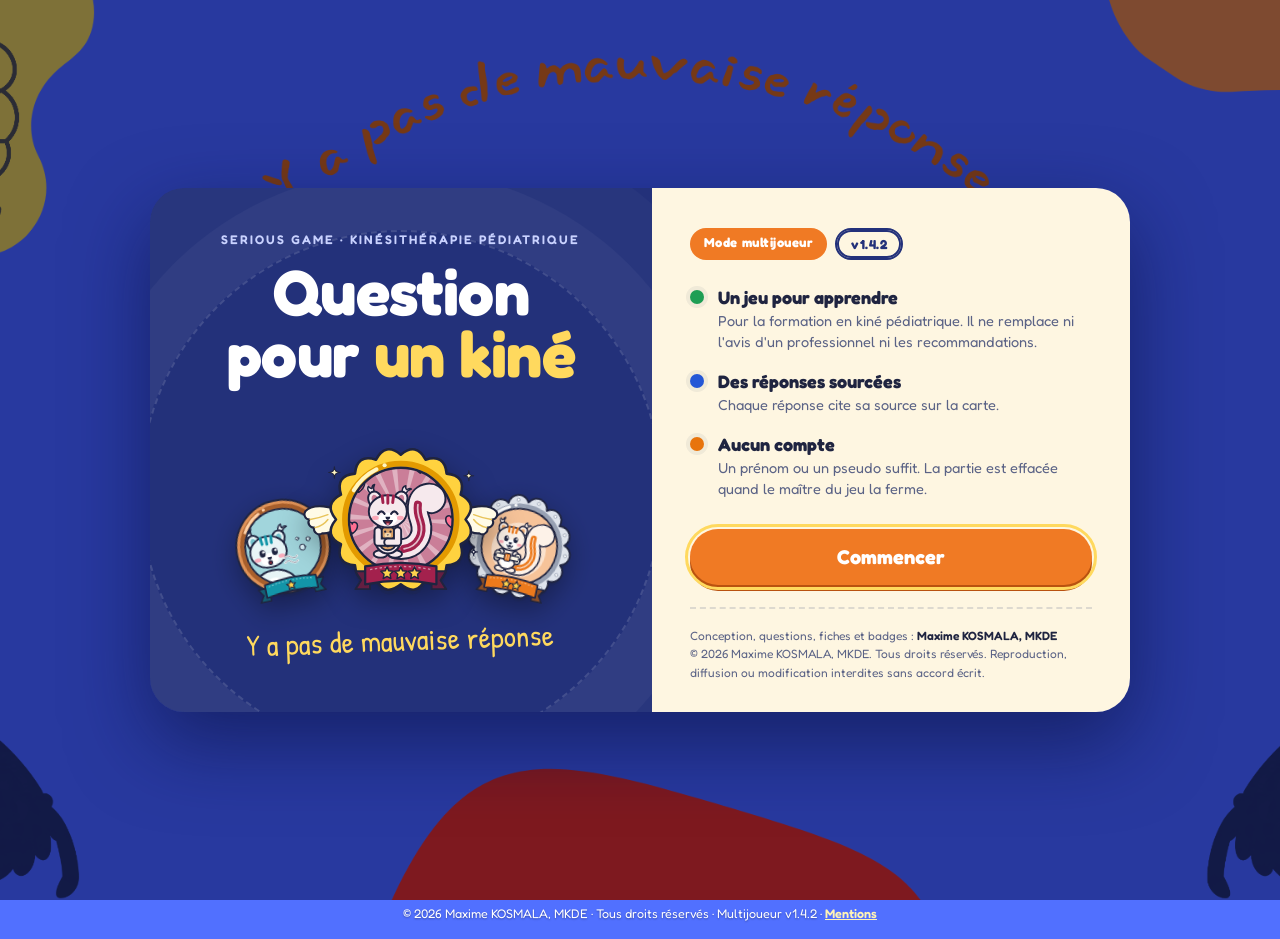
==== index.html @ 49a70b5f "Add files via upload" ====
<!doctype html>
<!-- © 2026 Maxime KOSMALA, MKDE. Tous droits réservés. Question pour un kiné – Multijoueur v1.4.2. Voir LICENCE.txt. -->
<html lang="fr">
<head>
<meta charset="utf-8">
<meta name="author" content="Maxime KOSMALA, MKDE">
<meta name="copyright" content="© 2026 Maxime KOSMALA, MKDE. Tous droits réservés.">
<meta name="viewport" content="width=device-width, initial-scale=1, viewport-fit=cover">
<title>Question pour un kiné · multijoueur</title>
<link rel="preconnect" href="https://fonts.googleapis.com">
<link rel="preconnect" href="https://fonts.gstatic.com" crossorigin>
<link rel="stylesheet" href="https://fonts.googleapis.com/css2?family=Fredoka:wght@500;600;700&family=Patrick+Hand&display=swap">
<link rel="stylesheet" href="style.css?v=1.4.2">
<style>[hidden]{display:none!important} body{margin:0} img{max-width:100%}</style>
</head>
<body class="page-accueil">
<header class="m-head" aria-hidden="true"><img class="logo" src="logo.png" alt=""><img class="phrase" src="phrase.png" alt=""></header>
<main class="app" id="app"></main>
<noscript><p style="background:#fff;padding:16px">Ce jeu a besoin de JavaScript.</p></noscript>
<script>
/* Un lien d'invitation vers l'accueil avec un code renvoie directement sur la page joueur. */
if (/[?&]p=/.test(location.search)) location.replace("joueur.html" + location.search);
</script>
<script src="config.js?v=1.4.2"></script>
<script src="commun.js?v=1.4.2"></script>
<script src="badges.js?v=1.4.2"></script>
<script>
(function () {
  var Q = window.QPK;
  document.getElementById("app").innerHTML = Q.demoBanner() +
    '<section class="panel">' + Q.brand("mode multijoueur") +
    '<h2>Qui êtes-vous ?</h2><p class="lead">Une partie se joue avec un maître du jeu sur ordinateur et des joueurs sur leur téléphone.</p>' +
    '<div class="home-choices">' +
    '<a href="hote.html"><strong>Maître du jeu</strong><span>Je crée la partie, je vois les questions et les réponses, je valide.</span></a>' +
    '<a href="joueur.html"><strong>Joueur</strong><span>J\'ai un code de partie. Je réponds depuis mon téléphone.</span></a>' +
    '</div><p class="version">Question pour un kiné · ' + Q.VERSION + '</p></section>';
})();
</script>
</body>
</html>
---- style.css ----
/* © 2026 Maxime KOSMALA, MKDE. Tous droits réservés.
   Question pour un kiné – version pédiatrique · Multijoueur v1.4.2
   Reproduction, diffusion ou modification interdites sans accord écrit de l'auteur. Voir LICENCE.txt. */

/* Layout: plein écran sur le fond fourni ; carte au centre, commandes du maître du jeu dessous, camemberts des joueurs en bas. */
:root {
  color-scheme: light;
  --sky: #5170FF;        /* bleu du fond */
  --sky-deep: #23317A;   /* silhouettes */
  --sun: #FFD95E;        /* jaune du logo */
  --tangerine: #F07A24;  /* titre arqué */
  --cherry: #FF3131;     /* tache rouge */
  --paper: #FEF6E1;      /* crème de la carte */
  --ink: #1F2440;
  --muted: #5B6386;
  --panel: rgba(255, 255, 255, 0.94);
  --line: #D9DEF3;
  --font-ui: "Fredoka", "Trebuchet MS", system-ui, sans-serif;
  --font-hand: "Patrick Hand", "Comic Sans MS", "Segoe Print", cursive;
}
html, body { height: 100%; }
body {
  background: var(--sky) url("fond.png") center / cover no-repeat fixed;
  color: var(--ink);
  font-family: var(--font-ui);
  font-size: 16px;
}
button { font: inherit; cursor: pointer; }
button:focus-visible, input:focus-visible { outline: 3px solid var(--sun); outline-offset: 2px; }

.app {
  min-height: 100%;
  box-sizing: border-box;
  padding-left: max(16px, env(safe-area-inset-left, 0px));
  padding-right: max(16px, env(safe-area-inset-right, 0px));
  padding-block: clamp(140px, 19vh, 240px) 20px;
  display: flex; flex-direction: column; align-items: center; gap: 18px;
}

/* ---------- Top bar ---------- */
.topbar {
  position: fixed; z-index: 30;
  top: calc(12px + env(safe-area-inset-top, 0px));
  right: max(14px, env(safe-area-inset-right, 0px));
  display: flex; gap: 8px;
}
.chip-btn {
  background: var(--panel); color: var(--ink); border: 0; border-radius: 999px;
  padding: 8px 14px; font-weight: 600; font-size: 14px;
  box-shadow: 0 4px 14px rgba(20, 30, 90, 0.25);
}
.chip-btn.warn { background: var(--cherry); color: #fff; }

/* ---------- Panels (setup, rules, end) ---------- */
.panel {
  width: min(760px, 100%);
  background: var(--panel); border-radius: 28px;
  box-shadow: 0 18px 50px rgba(15, 25, 90, 0.35);
  padding: clamp(18px, 3vw, 32px);
  box-sizing: border-box;
}
.brand { text-align: center; margin: 0 0 16px; padding-bottom: 14px; border-bottom: 2px dashed var(--line); }
.brand h1 { margin: 0; font-size: clamp(30px, 4.6vw, 48px); line-height: 1.05; color: var(--tangerine); font-weight: 700; text-wrap: balance; }
.brand p { margin: 4px 0 0; font-size: clamp(15px, 1.8vw, 19px); font-weight: 600; letter-spacing: .14em; text-transform: uppercase; color: var(--sky-deep); }
.panel h2 { margin: 0 0 4px; font-size: clamp(24px, 3vw, 32px); color: var(--sky-deep); text-wrap: balance; }
.panel .lead { margin: 0 0 18px; color: var(--muted); }
.field-label { font-weight: 600; font-size: 13px; letter-spacing: 0.06em; text-transform: uppercase; color: var(--muted); margin: 18px 0 8px; }
.stepper { display: inline-flex; align-items: center; gap: 10px; background: #EEF1FF; border-radius: 999px; padding: 4px; }
.stepper button { width: 38px; height: 38px; border-radius: 50%; border: 0; background: #fff; font-size: 22px; font-weight: 700; color: var(--sky-deep); }
.stepper output { min-width: 28px; text-align: center; font-size: 22px; font-weight: 700; color: var(--sky-deep); font-variant-numeric: tabular-nums; }
.names { display: grid; grid-template-columns: repeat(auto-fill, minmax(170px, 1fr)); gap: 10px; }
.names input {
  width: 100%; box-sizing: border-box; border: 2px solid var(--line); border-radius: 14px;
  padding: 10px 12px; font: 600 16px var(--font-ui); color: var(--ink); background: #fff;
}
.cats { display: flex; flex-wrap: wrap; gap: 8px; }
.cat-toggle {
  display: inline-flex; align-items: center; gap: 8px; border-radius: 999px; border: 2px solid var(--line);
  background: #fff; padding: 6px 12px 6px 6px; font-weight: 600; font-size: 14px; color: var(--ink);
}
.cat-toggle .dot { width: 22px; height: 22px; border-radius: 50%; background: var(--c); display: grid; place-items: center; color: var(--t, #fff); font-size: 13px; }
.cat-toggle[aria-pressed="false"] { opacity: 0.45; }
.cat-toggle[aria-pressed="false"] .dot { color: transparent; background: #fff; border: 2px solid var(--c); box-sizing: border-box; }
.cat-toggle .n { color: var(--muted); font-weight: 500; }
.setup-foot { display: flex; flex-wrap: wrap; align-items: center; justify-content: space-between; gap: 12px; margin-top: 22px; }
.summary { color: var(--muted); }
.primary {
  border: 0; border-radius: 999px; padding: 14px 26px; font-size: 18px; font-weight: 700;
  background: var(--tangerine); color: #fff; box-shadow: 0 6px 0 #B9520F;
  transition: transform .12s, box-shadow .12s;
}
.primary:active { transform: translateY(4px); box-shadow: 0 2px 0 #B9520F; }
.primary:disabled { background: #B9BFD8; box-shadow: 0 6px 0 #9097B5; cursor: not-allowed; }
.ghost { border: 2px solid var(--sky-deep); background: #fff; color: var(--sky-deep); border-radius: 999px; padding: 10px 18px; font-weight: 700; }
.rules { margin: 0; padding-left: 20px; display: grid; gap: 6px; line-height: 1.45; }
.resume-box { display: flex; flex-wrap: wrap; gap: 10px; align-items: center; background: #FFF6D6; border-radius: 16px; padding: 10px 14px; margin-bottom: 14px; }

/* ---------- Card ---------- */
.table { display: flex; flex-direction: column; align-items: center; gap: 14px; width: 100%; }
.card-slot {
  width: 92vw; max-width: 720px;
  --w: min(720px, 94vw, calc((100vh - 540px) * 1.528));
  width: max(280px, var(--w)); max-width: 100%;
  aspect-ratio: 1007 / 659; perspective: 1600px; position: relative;
}
.card-empty {
  position: absolute; top: 0; right: 0; bottom: 0; left: 0; border-radius: 3.4% / 5.2%;
  border: 3px dashed rgba(255,255,255,0.7); display: grid; place-items: center;
  color: #fff; font-size: clamp(18px, 2.4vw, 26px); font-weight: 600; text-align: center; padding: 20px;
  background: rgba(35, 49, 122, 0.18);
}
.card {
  position: absolute; top: 0; right: 0; bottom: 0; left: 0; transform-style: preserve-3d;
  transition: transform .8s cubic-bezier(.3, .9, .3, 1);
}
.card.flipped { transform: rotateY(180deg); }
.face { position: absolute; top: 0; right: 0; bottom: 0; left: 0; backface-visibility: hidden; -webkit-backface-visibility: hidden; filter: drop-shadow(0 16px 26px rgba(10, 20, 80, 0.45)); }
.face.back { transform: rotateY(180deg); }
.face img { position: absolute; top: 0; right: 0; bottom: 0; left: 0; width: 100%; height: 100%; display: block; clip-path: inset(0.4% round 3.4% / 5.2%); }
.pill {
  position: absolute; left: 9.14%; top: 13.81%; width: 81.63%; height: 13.2%;
  border-radius: 999px; background: var(--c);
  display: flex; align-items: center; justify-content: center; gap: .5em;
  color: var(--t, #fff); font-family: var(--font-ui); font-weight: 600; text-align: center;
  font-size: calc(var(--cw) * 0.036); letter-spacing: 0.01em;
  box-shadow: inset 0 -0.25em 0 rgba(0,0,0,0.14);
}
.pill .tag { font-size: .62em; text-transform: uppercase; letter-spacing: .12em; opacity: .85; background: rgba(255,255,255,0.22); border: 1px solid currentColor; padding: .25em .7em; border-radius: 999px; }
.paper {
  position: absolute; left: 6.6%; top: 30.2%; width: 85.6%; height: 62.8%;
  background: var(--paper); overflow: hidden;
}
.paper .rule { position: absolute; left: 0; right: 0; border-bottom: 2px dotted #2A2A2A; opacity: .78; }
.paper .text {
  position: absolute; left: 0; right: 0; top: 0; text-align: center;
  font-family: var(--font-hand); color: #1B1B2E; padding: 0 3%;
  overflow-wrap: anywhere;
}
.card.enter { animation: deal .7s cubic-bezier(.2,.9,.25,1.15); }
@keyframes deal { from { transform: translateY(-60vh) rotate(-14deg) scale(.7); opacity: 0; } to { transform: none; opacity: 1; } }
.card.leave { animation: discard .45s ease-in forwards; }
@keyframes discard { to { transform: translateX(80vw) rotate(18deg); opacity: 0; } }

.source { min-height: 1.4em; color: #fff; font-size: 13px; text-align: center; max-width: min(720px, 100%); text-shadow: 0 1px 2px rgba(0,0,0,.35); }
.source a { color: #FFF3B5; }

/* ---------- GM controls ---------- */
.controls { display: flex; flex-wrap: wrap; gap: 10px; justify-content: center; align-items: center; }
.award { width: min(900px, 100%); background: var(--panel); border-radius: 20px; padding: 12px 14px; box-sizing: border-box; box-shadow: 0 10px 30px rgba(15,25,90,.3); }
.award h3 { margin: 0 0 8px; font-size: 15px; color: var(--muted); font-weight: 600; text-align: center; }
.award .who { display: flex; flex-wrap: wrap; gap: 8px; justify-content: center; }
.who button {
  border: 0; border-radius: 999px; padding: 10px 16px; font-weight: 700; font-size: 16px;
  background: var(--c); color: var(--t, #fff); box-shadow: 0 4px 0 rgba(0,0,0,0.25);
}
.who button.none { background: #fff; color: var(--muted); border: 2px solid var(--line); box-shadow: none; }
.who button:disabled { background: #E7EAF5; color: #9AA1BF; box-shadow: none; cursor: not-allowed; }

/* ---------- Players ---------- */
.players { display: flex; flex-wrap: wrap; gap: 12px; justify-content: center; width: min(1200px, 100%); }
.player {
  background: var(--panel); border-radius: 22px; padding: 10px 14px 10px 10px; min-width: 0;
  display: flex; align-items: center; gap: 10px; box-shadow: 0 8px 22px rgba(15,25,90,.28);
  transition: transform .3s, box-shadow .3s;
}
.player.hot { transform: translateY(-8px) scale(1.06); box-shadow: 0 0 0 4px var(--sun), 0 14px 30px rgba(15,25,90,.4); }
.player.done { background: #FFF6D6; }
.player svg { width: clamp(60px, 7vw, 84px); height: auto; flex: none; overflow: visible; }
.player .meta { display: grid; gap: 2px; min-width: 0; }
.player .name { font-weight: 700; font-size: 17px; white-space: nowrap; overflow: hidden; text-overflow: ellipsis; max-width: 150px; }
.player .count { font-size: 13px; color: var(--muted); font-variant-numeric: tabular-nums; }
.player .badge { font-size: 12px; font-weight: 700; color: #8A5A00; }
.slice { transition: fill .3s; }
.slice.pop { animation: pop .6s cubic-bezier(.2,1.6,.4,1); transform-box: fill-box; transform-origin: center; }
@keyframes pop { 0% { transform: scale(.4); } 60% { transform: scale(1.25); } 100% { transform: scale(1); } }

/* ---------- Celebration ---------- */
.banner {
  position: fixed; top: 0; right: 0; bottom: 0; left: 0; z-index: 50; display: grid; place-items: center; pointer-events: none;
}
.banner .box {
  text-align: center; background: #fff; border-radius: 30px; padding: 22px 40px 26px;
  box-shadow: 0 20px 60px rgba(10,20,80,.5); border: 6px solid var(--c);
  animation: bannerIn .55s cubic-bezier(.2,1.5,.4,1);
  max-width: 86vw;
}
.banner .small { font-size: clamp(16px, 2vw, 22px); color: var(--muted); font-weight: 600; }
.banner .big { font-size: clamp(38px, 7vw, 84px); font-weight: 700; color: var(--tangerine); line-height: 1.05; overflow-wrap: anywhere; }
.banner .sub { margin-top: 6px; font-size: clamp(15px, 1.8vw, 20px); color: var(--ink); font-weight: 700; }
.banner.out .box { animation: bannerOut .35s ease-in forwards; }
@keyframes bannerIn { from { transform: scale(.3) rotate(-8deg); opacity: 0; } to { transform: none; opacity: 1; } }
@keyframes bannerOut { to { transform: scale(.6); opacity: 0; } }
.confetti { position: fixed; top: -20px; width: 10px; height: 16px; border-radius: 2px; z-index: 49; pointer-events: none; }
.flyer { position: fixed; z-index: 60; pointer-events: none; left: 0; top: 0; }

/* ---------- End ---------- */
.ranking { list-style: none; margin: 10px 0 0; padding: 0; display: grid; gap: 10px; }
.ranking li { display: flex; align-items: center; gap: 14px; background: #fff; border: 2px solid var(--line); border-radius: 18px; padding: 10px 14px; }
.ranking li:first-child { border-color: var(--sun); background: #FFF8DC; }
.ranking .pos { font-size: 28px; font-weight: 700; color: var(--tangerine); width: 48px; text-align: center; font-variant-numeric: tabular-nums; }
.ranking .who2 { font-size: 20px; font-weight: 700; flex: 1; min-width: 0; overflow-wrap: anywhere; }
.ranking .stat { color: var(--muted); font-size: 14px; text-align: right; }
.ranking svg { width: 54px; height: 54px; flex: none; }

@media (max-width: 560px) {
  .player .name { max-width: 110px; }
  .pill { font-size: calc(var(--cw) * 0.042); }
}

/* ---------- Téléphone : fond simplifié, logo et phrase entiers ---------- */
.m-head { display: none; }
@media (max-width: 760px) {
  body { background: var(--sky); }
  .m-head { display: block; position: relative; height: 230px; margin-bottom: -230px; pointer-events: none; }
  .m-head .logo { position: absolute; left: 0; top: 0; width: 132px; height: auto; }
  .m-head .phrase { position: absolute; left: 50%; transform: translateX(-50%); top: 148px; width: min(88vw, 440px); height: auto; }
  .app { padding-block: 240px 16px; }
}
@media (prefers-reduced-motion: reduce) {
  .card, .card.enter, .card.leave, .slice.pop, .banner .box { animation: none !important; transition: none !important; }
}

/* ---------- Compatibilité anciens navigateurs ---------- */
@supports not (aspect-ratio: 1 / 1) {
  .card-slot::before { content: ""; display: block; padding-top: 65.44%; }
}

/* ---------- Paramètres ---------- */
.tabs { display: flex; flex-wrap: wrap; gap: 6px; margin: 4px 0 18px; border-bottom: 2px solid var(--line); }
.tabs button {
  border: 0; background: none; padding: 10px 14px; font-weight: 700; font-size: 15px; color: var(--muted);
  border-bottom: 3px solid transparent; margin-bottom: -2px;
}
.tabs button[aria-selected="true"] { color: var(--sky-deep); border-bottom-color: var(--tangerine); }
.note { background: #EEF1FF; border-radius: 14px; padding: 10px 14px; color: var(--ink); line-height: 1.45; margin: 0 0 14px; }
.note.warn { background: #FFF1D6; }
.note.ok { background: #E3F6EA; }
.note strong { color: var(--sky-deep); }
.toolbar { display: flex; flex-wrap: wrap; gap: 8px; align-items: center; margin-bottom: 10px; }
.toolbar select, .toolbar input[type="search"], .form select, .form input, .form textarea {
  border: 2px solid var(--line); border-radius: 12px; padding: 9px 11px; font: 500 15px var(--font-ui); color: var(--ink); background: #fff;
  box-sizing: border-box; max-width: 100%;
}
.toolbar input[type="search"] { flex: 1 1 180px; min-width: 0; }
.qlist { display: grid; gap: 6px; max-height: 52vh; overflow-y: auto; padding-right: 4px; }
.qrow { display: flex; gap: 10px; align-items: flex-start; background: #fff; border: 2px solid var(--line); border-radius: 14px; padding: 8px 10px; }
.qrow .num { color: var(--muted); font-size: 12px; font-weight: 700; min-width: 30px; padding-top: 3px; font-variant-numeric: tabular-nums; }
.qrow .body { flex: 1; min-width: 0; }
.qrow .chip { display: inline-block; font-size: 11px; font-weight: 700; padding: 2px 8px; border-radius: 999px; background: var(--c); color: var(--t, #fff); margin-bottom: 3px; }
.qrow .qt { font-weight: 600; line-height: 1.35; overflow-wrap: anywhere; }
.qrow .at { color: var(--muted); font-size: 13px; line-height: 1.35; overflow-wrap: anywhere; }
.qrow .acts { display: flex; flex-direction: column; gap: 4px; }
.mini { border: 2px solid var(--line); background: #fff; border-radius: 999px; padding: 5px 10px; font-weight: 700; font-size: 13px; color: var(--sky-deep); white-space: nowrap; }
.mini.danger { color: #B42318; }
.mini.danger.armed { background: #B42318; color: #fff; border-color: #B42318; }
.form { display: grid; gap: 10px; }
.form label { display: grid; gap: 4px; font-weight: 600; font-size: 14px; color: var(--muted); }
.form textarea { min-height: 84px; resize: vertical; line-height: 1.4; }
.row-btns { display: flex; flex-wrap: wrap; gap: 8px; justify-content: flex-end; align-items: center; margin-top: 6px; }
.group-grid { display: grid; grid-template-columns: repeat(auto-fill, minmax(170px, 1fr)); gap: 10px; }
.group-grid input { border: 2px solid var(--line); border-radius: 14px; padding: 10px 12px; font: 600 16px var(--font-ui); color: var(--ink); background: #fff; width: 100%; box-sizing: border-box; }
.file-zone { display: grid; gap: 10px; border: 3px dashed var(--line); border-radius: 18px; padding: 16px; background: #fff; }
.file-zone input[type="file"] { font: 500 15px var(--font-ui); max-width: 100%; }
.radios { display: flex; flex-wrap: wrap; gap: 14px; }
.radios label { display: inline-flex; gap: 6px; align-items: center; font-weight: 600; }
.steps-list { margin: 6px 0 0; padding-left: 20px; line-height: 1.5; }
.steps-list li { margin-bottom: 4px; }
.version { margin-top: 16px; color: var(--muted); font-size: 12px; text-align: right; }
.cat-toggle:disabled { opacity: .3; cursor: not-allowed; }

/* =================== Multijoueur =================== */
.demo-note { width: min(1200px, 100%); box-sizing: border-box; background: #FFF1D6; color: var(--ink); border-radius: 16px; padding: 10px 14px; line-height: 1.45; box-shadow: 0 8px 22px rgba(15,25,90,.2); }
.err-note { background: #FDE2E1; }
.panel .row { display: flex; flex-wrap: wrap; gap: 10px; align-items: center; }
.big-input {
  width: 100%; box-sizing: border-box; border: 2px solid var(--line); border-radius: 14px;
  padding: 12px 14px; font: 600 18px var(--font-ui); color: var(--ink); background: #fff;
}
.code-input { text-transform: uppercase; letter-spacing: .3em; font-size: 26px; text-align: center; }
.home-choices { display: grid; grid-template-columns: repeat(auto-fit, minmax(220px, 1fr)); gap: 14px; margin-top: 10px; }
.home-choices a {
  display: grid; gap: 6px; text-decoration: none; color: var(--ink); background: #fff; border: 3px solid var(--line);
  border-radius: 22px; padding: 18px; transition: transform .15s, border-color .15s;
}
.home-choices a:hover { transform: translateY(-3px); border-color: var(--tangerine); }
.home-choices strong { font-size: 22px; color: var(--sky-deep); }
.home-choices span { color: var(--muted); line-height: 1.4; }

/* Salle d'attente */
.lobby { display: grid; grid-template-columns: minmax(0, 1fr) auto; gap: 18px; align-items: center; }
.lobby .code-big { font-size: clamp(48px, 9vw, 92px); font-weight: 700; letter-spacing: .12em; color: var(--tangerine); line-height: 1; }
.lobby .link { word-break: break-all; color: var(--sky-deep); font-weight: 600; }
.qr-box { background: #fff; border-radius: 18px; padding: 8px; border: 2px solid var(--line); line-height: 0; }
.qr-box svg { width: clamp(150px, 22vw, 240px); height: auto; }
.chips { display: flex; flex-wrap: wrap; gap: 8px; margin-top: 6px; }
.chips span { background: #EEF1FF; border-radius: 999px; padding: 6px 12px; font-weight: 600; }
.chips span.off { opacity: .45; }
.chips .x { border: 0; background: none; color: #B42318; font-weight: 700; margin-left: 4px; padding: 0 2px; }
@media (max-width: 640px) { .lobby { grid-template-columns: 1fr; justify-items: center; text-align: center; } }

/* Bandeau d'infos du maître du jeu */
.infobar { width: min(1200px, 100%); display: flex; flex-wrap: wrap; gap: 8px 14px; align-items: center; justify-content: space-between;
  background: var(--panel); border-radius: 18px; padding: 8px 14px; box-sizing: border-box; box-shadow: 0 8px 22px rgba(15,25,90,.25); }
.infobar .code { font-weight: 700; color: var(--tangerine); letter-spacing: .1em; font-size: 20px; }
.infobar .acts { display: flex; flex-wrap: wrap; gap: 6px; }

/* Grille du maître du jeu : carte + réponse à gauche, pile des réponses à droite */
.mj-grid { width: min(1200px, 100%); display: grid; grid-template-columns: minmax(0, 1.15fr) minmax(0, 1fr); gap: 18px; align-items: start; }
@media (max-width: 900px) { .mj-grid { grid-template-columns: 1fr; } }
.mj-col { display: flex; flex-direction: column; gap: 12px; align-items: stretch; min-width: 0; }
.card-slot.fluid { width: 100%; max-width: 100%; }
.answer-box { background: var(--panel); border-radius: 20px; padding: 12px 16px; box-shadow: 0 10px 30px rgba(15,25,90,.3); }
.answer-box h3, .pile-head h3 { margin: 0 0 6px; font-size: 13px; letter-spacing: .08em; text-transform: uppercase; color: var(--muted); }
.answer-box .a { line-height: 1.45; font-weight: 500; }
.answer-box .a.hidden { filter: blur(7px); user-select: none; }
.answer-box .src { margin-top: 6px; font-size: 13px; color: var(--muted); }
.answer-box .src a { color: var(--sky-deep); }
.answer-box .tools { display: flex; justify-content: flex-end; margin-top: 6px; }
.mj-controls { display: flex; flex-wrap: wrap; gap: 10px; justify-content: center; }

.pile-head { display: flex; justify-content: space-between; align-items: baseline; background: var(--panel); border-radius: 16px; padding: 8px 14px; }
.pile-head .n { font-weight: 700; color: var(--sky-deep); }
.pile { position: relative; width: 100%; aspect-ratio: 1007 / 659; margin-bottom: 14px; }
.pile .layer { position: absolute; top: 0; right: 0; bottom: 0; left: 0; border-radius: 3.4% / 5.2%; background: #fff url("carte.jpg") center / cover;
  box-shadow: 0 6px 16px rgba(10,20,80,.35); }
.pile .top { position: absolute; top: 0; right: 0; bottom: 0; left: 0; filter: drop-shadow(0 14px 22px rgba(10, 20, 80, 0.45)); }
.pile .top img { position: absolute; top: 0; right: 0; bottom: 0; left: 0; width: 100%; height: 100%; display: block; clip-path: inset(0.4% round 3.4% / 5.2%); }
.pile .top.enter { animation: deal .5s cubic-bezier(.2,.9,.25,1.15); }
.pile-empty { position: absolute; top: 0; right: 0; bottom: 0; left: 0; border-radius: 3.4% / 5.2%; border: 3px dashed rgba(255,255,255,0.7);
  display: grid; place-items: center; color: #fff; font-weight: 600; text-align: center; padding: 20px; background: rgba(35, 49, 122, 0.18); font-size: clamp(16px, 2vw, 22px); }
.verdict { display: grid; grid-template-columns: 1fr 1fr; gap: 10px; }
.verdict button { border: 0; border-radius: 999px; padding: 14px 10px; font-size: 18px; font-weight: 700; color: #fff; }
.verdict .ok { background: #1E9E54; box-shadow: 0 6px 0 #12693A; }
.verdict .ko { background: #D6263B; box-shadow: 0 6px 0 #8E1626; }
.verdict button:active { transform: translateY(4px); box-shadow: none; }
.verdict button:disabled { background: #B9BFD8; box-shadow: none; cursor: not-allowed; }
.queue { background: var(--panel); border-radius: 16px; padding: 8px 14px; font-size: 14px; color: var(--muted); }
.queue ol { margin: 4px 0 0; padding-left: 20px; }
.queue li { margin: 2px 0; }
.queue b { color: var(--ink); }

/* Joueurs */
.player.me { box-shadow: 0 0 0 3px var(--tangerine), 0 8px 22px rgba(15,25,90,.28); }
.player.off { opacity: .55; }
.player .st { font-size: 12px; font-weight: 700; }
.st.wait { color: #8A5A00; } .st.ko { color: #B42318; } .st.ok { color: #12693A; }

/* Page joueur */
.play { width: min(720px, 100%); display: flex; flex-direction: column; gap: 12px; }
.play .card-slot { width: 100%; max-width: 100%; }
.answer-form { background: var(--panel); border-radius: 22px; padding: 12px 14px; box-shadow: 0 10px 30px rgba(15,25,90,.3); display: grid; gap: 10px; }
.answer-form textarea { width: 100%; box-sizing: border-box; min-height: 96px; resize: vertical; border: 2px solid var(--line); border-radius: 14px;
  padding: 10px 12px; font: 500 17px/1.4 var(--font-ui); color: var(--ink); background: #fff; }
.answer-form textarea:disabled { background: #F2F4FA; color: var(--muted); }
.answer-form .foot { display: flex; flex-wrap: wrap; gap: 10px; align-items: center; justify-content: space-between; }
.feedback { border-radius: 14px; padding: 10px 14px; font-weight: 600; line-height: 1.4; }
.feedback.wait { background: #FFF6D6; color: #6B4700; }
.feedback.ko { background: #FDE2E1; color: #8E1626; animation: shake .4s; }
.feedback.ok { background: #E3F6EA; color: #12693A; }
.feedback.info { background: #EEF1FF; color: var(--sky-deep); }
@keyframes shake { 20%, 60% { transform: translateX(-6px); } 40%, 80% { transform: translateX(6px); } }
.waiting { text-align: center; }
.waiting .dots::after { content: "…"; animation: blink 1.4s infinite; }
@keyframes blink { 50% { opacity: .2; } }
.ecran .players .player svg { width: clamp(70px, 8vw, 100px); }

/* Téléphone : en-tête réduit sur la page joueur pour garder la question et le champ visibles */
@media (max-width: 760px) {
  body.page-joueur .m-head { height: 96px; margin-bottom: -96px; }
  body.page-joueur .m-head .logo { width: 84px; }
  body.page-joueur .m-head .phrase { display: none; }
  body.page-joueur .app { padding-block: 100px 16px; }
}
@media (prefers-reduced-motion: reduce) { .pile .top.enter, .feedback.ko { animation: none !important; } }
.modal { position: fixed; top: 0; right: 0; bottom: 0; left: 0; z-index: 40; background: rgba(20, 28, 70, .55); display: grid; place-items: center; padding: 16px; }
.modal .panel { max-height: 92vh; overflow: auto; }
.waiting .chips { justify-content: center; }

/* ---------- choix par fiche ---------- */
.field-row { display: flex; align-items: center; justify-content: space-between; gap: 10px; flex-wrap: wrap; margin: 18px 0 8px; }
.field-row .field-label { margin: 0; }
.mode-switch { display: inline-flex; border: 2px solid var(--line); border-radius: 999px; background: #fff; padding: 2px; }
.mode-switch button { border: 0; background: none; border-radius: 999px; padding: 4px 12px; font: 600 13px var(--font-ui); color: var(--muted); cursor: pointer; }
.mode-switch button[aria-pressed="true"] { background: var(--sky-deep); color: #fff; }
.fiches-pick { border: 2px solid var(--line); border-radius: 16px; background: #fff; padding: 4px 12px; max-height: 340px; overflow: auto; }
.fiches-pick details { border-bottom: 1px dashed var(--line); }
.fiches-pick details:last-of-type { border-bottom: 0; }
.fiches-pick summary { display: flex; align-items: center; gap: 8px; padding: 9px 0; font-weight: 700; color: var(--sky-deep); cursor: pointer; list-style: none; }
.fiches-pick summary::-webkit-details-marker { display: none; }
.fiches-pick .chev { margin-left: auto; color: var(--muted); font-size: 18px; line-height: 1; transition: transform .15s; }
.fiches-pick details[open] .chev { transform: rotate(90deg); }
.fiches-pick label { display: flex; align-items: center; gap: 8px; padding: 5px 0 5px 26px; font-size: 14px; cursor: pointer; }
.fiches-pick .n { color: var(--muted); font-weight: 500; font-size: 13px; white-space: nowrap; }
.fiches-pick input[type="checkbox"] { width: 18px; height: 18px; margin: 0; accent-color: var(--sky-deep); flex: none; }
.fiches-pick label input[disabled] + span { opacity: .45; }
.fiches-tools { margin: 6px 0 8px; font-size: 13px; color: var(--muted); text-align: right; }
.linkish { border: 0; background: none; padding: 0; font: 600 13px var(--font-ui); color: var(--sky-deep); text-decoration: underline; cursor: pointer; }
.fiches-note { font-size: 13px; color: var(--muted); margin: 8px 0 0; }

/* ---------- choix par fil rouge ---------- */
.fils-pick label.fil { align-items: flex-start; padding: 8px 0; border-bottom: 1px dashed var(--line); }
.fils-pick label.fil:last-of-type { border-bottom: 0; }
.fils-pick label.fil > span:first-of-type { flex: 1; }
.fils-pick label.fil b { color: var(--sky-deep); }
.fils-pick label.fil small { display: block; margin-top: 3px; font-size: 12.5px; line-height: 1.4; color: var(--muted); }
.fils-pick label.fil input { margin-top: 2px; }
.mode-switch { flex-wrap: wrap; }

/* =================== v1.4.0 : chrono, réponses, badges =================== */
.panel.wide { width: min(1100px, 100%); }
.durs button { padding: 6px 14px; }

/* Chrono */
.timer { display: flex; align-items: center; gap: 12px; background: var(--panel); border-radius: 999px; padding: 8px 16px 8px 10px; box-shadow: 0 8px 22px rgba(15,25,90,.25); }
.timer .tbar { flex: 1; height: 14px; border-radius: 999px; background: #E4E8F7; overflow: hidden; }
.timer .tbar i { display: block; height: 100%; width: 100%; border-radius: inherit; background: #1E9E54; transition: width .25s linear, background .3s; }
.timer .ttxt { min-width: 7.5em; text-align: right; font-weight: 700; font-size: 20px; color: var(--sky-deep); font-variant-numeric: tabular-nums; }
.timer.hurry .tbar i { background: var(--tangerine); }
.timer.hurry .ttxt { color: #B4520F; }
.timer.up .ttxt { color: var(--muted); font-size: 16px; }
.ecran .timer .ttxt { font-size: 28px; }

/* Réponses côté maître du jeu */
.answers { list-style: none; margin: 0; padding: 0; display: grid; gap: 8px; }
.ans { display: grid; grid-template-columns: minmax(70px, 120px) minmax(0, 1fr) auto; gap: 10px; align-items: center; background: var(--panel); border-radius: 16px; padding: 10px 12px; border: 3px solid transparent; box-shadow: 0 6px 16px rgba(15,25,90,.2); }
.ans .an { font-weight: 700; overflow-wrap: anywhere; }
.ans .an small { display: block; font-weight: 600; font-size: 11px; color: #8A5A00; }
.ans .at { line-height: 1.4; overflow-wrap: anywhere; }
.ans .at em { color: var(--muted); font-style: normal; }
.ans.todo { border-color: var(--sun); }
.ans.ok { border-color: #1E9E54; background: #F0FAF3; }
.ans.ko { border-color: #E3A3AA; background: #FFF4F4; }
.ans.none { opacity: .7; }
.ans.off .an::after { content: " · hors ligne"; font-weight: 500; font-size: 12px; color: var(--muted); }
.judge { display: flex; gap: 6px; }
.judge button { width: 48px; height: 48px; border-radius: 50%; border: 3px solid; font-size: 22px; font-weight: 700; background: #fff; }
.judge .j-ok { border-color: #1E9E54; color: #12693A; }
.judge .j-ko { border-color: #D6263B; color: #8E1626; }
.judge .j-ok[aria-pressed="true"] { background: #1E9E54; color: #fff; }
.judge .j-ko[aria-pressed="true"] { background: #D6263B; color: #fff; }
.res { font-weight: 700; font-size: 14px; white-space: nowrap; }
.res.ok { color: #12693A; } .res.ko { color: #8E1626; }
.mj-hint { margin: 0; background: #FFF6D6; color: #6B4700; border-radius: 14px; padding: 8px 12px; font-size: 14px; line-height: 1.4; }
.mj-hint.light { background: var(--panel); color: var(--muted); }

/* Écran projeté : qui a répondu */
.status { width: min(1200px, 100%); }
.st-row { display: flex; flex-wrap: wrap; gap: 8px; justify-content: center; }
.st-chip { background: var(--panel); border-radius: 999px; padding: 8px 14px; font-weight: 700; font-size: 18px; box-shadow: 0 6px 16px rgba(15,25,90,.2); border: 3px solid transparent; }
.st-chip.sent { border-color: var(--sun); }
.st-chip.ok { border-color: #1E9E54; background: #F0FAF3; color: #12693A; }
.st-chip.ko { opacity: .7; }
.st-chip.off { opacity: .45; }
.quit-row { display: flex; justify-content: center; }

/* Tableau des badges (à la demande du maître du jeu) */
.board { position: fixed; top: 0; right: 0; bottom: 0; left: 0; z-index: 45; background: rgba(20, 28, 70, .62); display: grid; place-items: center; padding: 16px; animation: fadeIn .25s; }
@keyframes fadeIn { from { opacity: 0; } }
.board-box, .modal .board-box { width: min(1500px, 100%); max-height: 94vh; overflow: auto; box-sizing: border-box; background: var(--paper); border-radius: 28px; padding: clamp(14px, 2.4vw, 28px); box-shadow: 0 20px 60px rgba(10,20,80,.5); }
.modal .board-box { box-shadow: none; padding: 0; background: none; max-height: none; }
.board-head { display: flex; justify-content: space-between; align-items: center; gap: 12px; margin-bottom: 10px; }
.board-head h2 { margin: 0; color: var(--sky-deep); font-size: clamp(24px, 3vw, 38px); }
.board-pick { display: flex; flex-wrap: wrap; gap: 6px; margin-bottom: 14px; }
.board-pick .mini[aria-pressed="true"] { background: var(--sky-deep); color: #fff; border-color: var(--sky-deep); }
.board-grid { display: grid; gap: 6px 4px; align-items: center; }
.board-grid .bh { font-size: clamp(10px, .9vw, 13px); font-weight: 700; color: var(--muted); text-align: center; line-height: 1.15; overflow-wrap: anywhere; }
.board-grid .bh i { display: block; width: 12px; height: 12px; border-radius: 50%; margin: 0 auto 3px; }
.board-grid .bn { font-weight: 700; font-size: clamp(14px, 1.4vw, 20px); overflow-wrap: anywhere; }
.board-grid .bc svg { display: block; width: 100%; height: auto; }
.board-grid .bc.locked { opacity: .55; }
.board-grid .bt { font-weight: 700; font-size: clamp(18px, 1.8vw, 26px); color: var(--tangerine); text-align: center; }
.board-grid .bt small { font-size: .55em; color: var(--muted); }
.board-one { display: grid; grid-template-columns: repeat(auto-fill, minmax(150px, 1fr)); gap: 12px; }
.b1 { margin: 0; background: #fff; border-radius: 20px; padding: 8px 8px 10px; text-align: center; box-shadow: 0 2px 0 #E6DEC8; }
.b1 svg { display: block; width: 100%; height: auto; }
.b1.locked svg { opacity: .7; }
.b1 figcaption { display: grid; gap: 2px; }
.b1 figcaption b { font-family: var(--font-hand); font-size: 19px; font-weight: 400; color: var(--ink); line-height: 1.1; }
.b1 figcaption span { font-size: 12.5px; color: var(--muted); }
.board-total { text-align: center; font-weight: 700; color: var(--sky-deep); margin: 14px 0 0; font-size: 18px; }
@media (max-width: 560px) { .board-one { grid-template-columns: repeat(2, minmax(0, 1fr)); } }

/* Badge débloqué */
.levelup .box { padding: 18px 28px 22px; }
.levelup .lu-badge { width: min(300px, 70vw); margin: 4px auto; }
.levelup .lu-badge svg { display: block; width: 100%; height: auto; animation: luPop .8s cubic-bezier(.2,1.6,.4,1); }
.levelup .sub { font-family: var(--font-hand); font-size: clamp(22px, 3vw, 30px); font-weight: 400; }
.levelup .lu-note { margin-top: 4px; color: var(--muted); font-weight: 600; font-size: 15px; }
@keyframes luPop { 0% { transform: scale(.3) rotate(-25deg); } 60% { transform: scale(1.12) rotate(4deg); } 100% { transform: none; } }

/* Classement et bilan */
.ranking li { flex-wrap: wrap; }
.ranking li.me { border-color: var(--tangerine); }
.ranking .who2 { flex: 1 1 140px; }
.ranking .who2 .left { font-size: 12px; color: var(--muted); font-weight: 600; }
.ranking .stat b { color: var(--sky-deep); font-size: 16px; }
.mini-badges { display: flex; flex-wrap: wrap; gap: 2px; flex: 2 1 260px; }
.mini-badges .mb { width: 44px; line-height: 0; }
.ranking .mini-badges svg { width: 44px; height: auto; }
.bilan { margin-top: 22px; }
.bilan h3 { margin: 18px 0 8px; font-size: 14px; letter-spacing: .08em; text-transform: uppercase; color: var(--muted); }
.bil-row { display: grid; grid-template-columns: minmax(140px, 1.2fr) minmax(0, 2fr) 92px; gap: 10px; align-items: center; padding: 4px 0; }
.bil-cat { display: flex; align-items: center; gap: 8px; font-weight: 600; font-size: 14px; }
.bil-cat i { width: 12px; height: 12px; border-radius: 50%; flex: none; }
.bil-bar { height: 12px; background: #E4E8F7; border-radius: 999px; overflow: hidden; }
.bil-bar i { display: block; height: 100%; border-radius: inherit; }
.bil-n { font-weight: 700; text-align: right; font-variant-numeric: tabular-nums; }
.bil-n small { display: block; font-weight: 500; font-size: 11.5px; color: var(--muted); }
.miss { margin: 0; padding-left: 22px; display: grid; gap: 8px; line-height: 1.4; }
.miss .chip { display: inline-block; font-size: 11px; font-weight: 700; padding: 2px 8px; border-radius: 999px; background: var(--c); color: var(--t, #fff); vertical-align: 1px; }
.miss small { color: var(--muted); white-space: nowrap; }
@media (max-width: 560px) { .bil-row { grid-template-columns: 1fr 70px; } .bil-bar { grid-column: 1 / -1; grid-row: 2; } .ans { grid-template-columns: 1fr auto; } .ans .at { grid-column: 1 / -1; grid-row: 2; } }
@media (prefers-reduced-motion: reduce) { .board, .levelup .lu-badge svg { animation: none !important; } }
.panel .board-box { max-height: none; overflow: visible; box-shadow: none; margin: 4px 0 18px; }
.timer.up .tbar i { transition: none; }

/* =================== v1.4.2 : page de démarrage =================== */
.splash { position: fixed; top: 0; right: 0; bottom: 0; left: 0; z-index: 80; overflow: auto; padding: 16px; box-sizing: border-box;
  display: flex; align-items: center; justify-content: center;
  background: rgba(20, 28, 80, .55) url("fond.png") center / cover no-repeat; background-blend-mode: multiply; transition: opacity .3s; }
.splash.out { opacity: 0; }
.sp-card { width: min(980px, 100%); margin: auto; display: grid; grid-template-columns: minmax(0, 1.05fr) minmax(0, 1fr);
  border-radius: 34px; overflow: hidden; box-shadow: 0 30px 80px rgba(8, 14, 60, .55); animation: spIn .7s cubic-bezier(.2,1.2,.35,1); }
@keyframes spIn { from { transform: translateY(30px) scale(.96); opacity: 0; } }

/* Colonne titre */
.sp-hero { position: relative; background: var(--sky-deep); color: #fff; padding: 44px 40px 36px; display: flex; flex-direction: column; align-items: center; text-align: center; overflow: hidden; }
.sp-hero::before { content: ""; position: absolute; width: 520px; height: 520px; left: 50%; top: 58%; transform: translate(-50%, -50%);
  border-radius: 50%; border: 2px dashed rgba(255,255,255,.14); box-shadow: 0 0 0 60px rgba(255,255,255,.035), 0 0 0 120px rgba(255,255,255,.025); pointer-events: none; }
.sp-eyebrow { position: relative; margin: 0; font-size: 12.5px; font-weight: 600; letter-spacing: .16em; text-transform: uppercase; color: #C9D2FF; }
.sp-hero h1 { position: relative; margin: 14px 0 0; font-size: clamp(40px, 5.4vw, 64px); line-height: .98; font-weight: 700; letter-spacing: -.01em; color: #fff; }
.sp-hero h1 em { font-style: normal; color: var(--sun); }
.sp-fan { position: relative; width: 100%; max-width: 380px; height: 190px; margin: 26px 0 8px; }
.sp-b { position: absolute; bottom: 0; line-height: 0; filter: drop-shadow(0 10px 14px rgba(0,0,0,.35)); }
.sp-b svg { width: 100%; height: auto; display: block; }
.sp-c { width: 52%; left: 24%; bottom: 6px; z-index: 2; animation: spFloat 4s ease-in-out infinite; }
.sp-l { width: 38%; left: 0; transform: rotate(-12deg); }
.sp-r { width: 38%; right: 0; transform: rotate(12deg); }
@keyframes spFloat { 50% { transform: translateY(-6px); } }
.sp-tag { position: relative; margin: 10px 0 0; font-family: var(--font-hand); font-size: clamp(24px, 2.8vw, 30px); color: var(--sun); transform: rotate(-2deg); }

/* Colonne infos */
.sp-body { background: var(--paper); padding: 40px 38px 30px; display: flex; flex-direction: column; }
.sp-meta { display: flex; flex-wrap: wrap; gap: 8px; }
.sp-pill { background: var(--tangerine); color: #fff; font-weight: 700; font-size: 13px; letter-spacing: .04em; border-radius: 999px; padding: 6px 14px; }
.sp-pill.ghost { background: none; color: var(--sky-deep); box-shadow: inset 0 0 0 2px var(--sky-deep); }
.sp-points { list-style: none; margin: 26px 0 0; padding: 0; display: grid; gap: 18px; }
.sp-points li { display: grid; grid-template-columns: 14px 1fr; gap: 14px; align-items: start; }
.sp-points i { width: 14px; height: 14px; border-radius: 50%; margin-top: 4px; box-shadow: 0 0 0 4px rgba(31,36,64,.06); }
.sp-points b { display: block; font-size: 18px; color: var(--ink); }
.sp-points span { display: block; margin-top: 2px; font-size: 14.5px; line-height: 1.45; color: var(--muted); }
.sp-go { margin-top: 30px; width: 100%; font-size: 20px; padding: 16px 26px; }
.sp-copy { margin: 22px 0 0; padding-top: 18px; font-size: 12px; line-height: 1.55; color: var(--muted); border-top: 2px dashed rgba(91,99,134,.2); }
.sp-copy b { color: var(--ink); font-weight: 600; }
.splash-auto { margin: 10px 0 0; font-size: 13px; color: var(--muted); text-align: center; }

@media (max-width: 760px) {
  .splash { padding: 10px; align-items: flex-start; }
  .sp-card { grid-template-columns: 1fr; border-radius: 26px; }
  .sp-hero { padding: 26px 20px 20px; }
  .sp-hero h1 { font-size: 40px; }
  .sp-fan { height: 128px; max-width: 260px; margin: 16px 0 4px; }
  .sp-tag { font-size: 23px; margin-top: 6px; }
  .sp-body { padding: 22px 20px 20px; }
  .sp-points { margin-top: 18px; gap: 12px; }
  .sp-points b { font-size: 16px; }
  .sp-points span { font-size: 13.5px; }
  .sp-go { margin-top: 20px; }
}
.copy-foot { text-align: center; color: #fff; font-size: 12.5px; padding: 6px 16px 18px; text-shadow: 0 1px 2px rgba(0,0,0,.35); }
.copy-foot .linkish { color: #FFF3B5; font-size: 12.5px; }
@media (prefers-reduced-motion: reduce) { .splash, .sp-card, .sp-c { animation: none !important; transition: none !important; } }
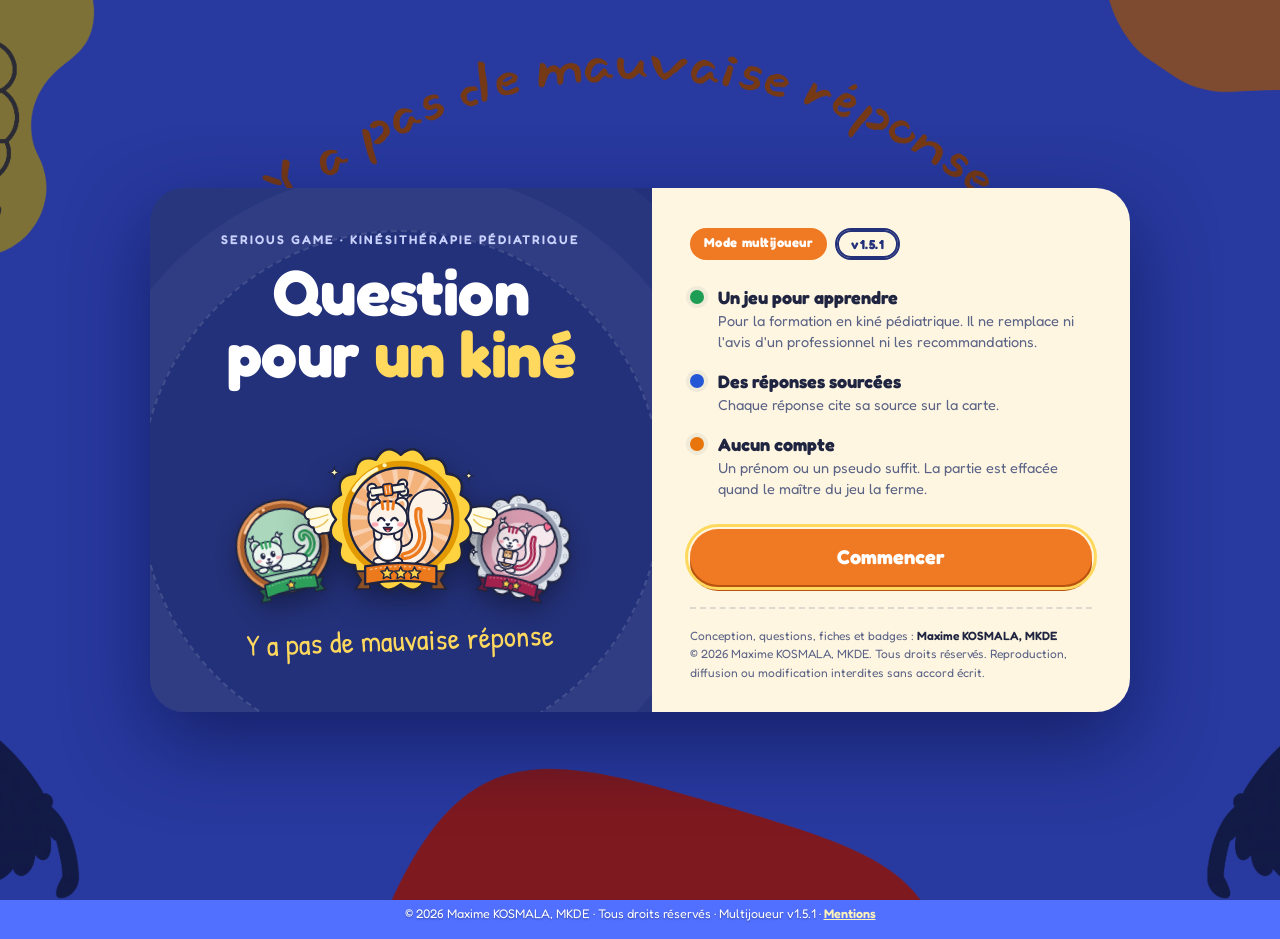
==== commit 402fa0ef: "Add files via upload" ====
--- a/index.html
+++ b/index.html
@@ -1,16 +1,18 @@
 <!doctype html>
-<!-- © 2026 Maxime KOSMALA, MKDE. Tous droits réservés. Question pour un kiné – Multijoueur v1.4.2. Voir LICENCE.txt. -->
+<!-- © 2026 Maxime KOSMALA, MKDE. Tous droits réservés. Question pour un kiné – Multijoueur v1.5.1. Voir LICENCE.txt. -->
 <html lang="fr">
 <head>
 <meta charset="utf-8">
 <meta name="author" content="Maxime KOSMALA, MKDE">
 <meta name="copyright" content="© 2026 Maxime KOSMALA, MKDE. Tous droits réservés.">
+<meta name="color-scheme" content="light dark">
+<meta name="theme-color" content="#5170FF">
 <meta name="viewport" content="width=device-width, initial-scale=1, viewport-fit=cover">
 <title>Question pour un kiné · multijoueur</title>
 <link rel="preconnect" href="https://fonts.googleapis.com">
 <link rel="preconnect" href="https://fonts.gstatic.com" crossorigin>
 <link rel="stylesheet" href="https://fonts.googleapis.com/css2?family=Fredoka:wght@500;600;700&family=Patrick+Hand&display=swap">
-<link rel="stylesheet" href="style.css?v=1.4.2">
+<link rel="stylesheet" href="style.css?v=1.5.1">
 <style>[hidden]{display:none!important} body{margin:0} img{max-width:100%}</style>
 </head>
 <body class="page-accueil">
@@ -21,9 +23,9 @@
 /* Un lien d'invitation vers l'accueil avec un code renvoie directement sur la page joueur. */
 if (/[?&]p=/.test(location.search)) location.replace("joueur.html" + location.search);
 </script>
-<script src="config.js?v=1.4.2"></script>
-<script src="commun.js?v=1.4.2"></script>
-<script src="badges.js?v=1.4.2"></script>
+<script src="config.js?v=1.5.1"></script>
+<script src="commun.js?v=1.5.1"></script>
+<script src="badges.js?v=1.5.1"></script>
 <script>
 (function () {
   var Q = window.QPK;
--- a/style.css
+++ b/style.css
@@ -1,5 +1,5 @@
 /* © 2026 Maxime KOSMALA, MKDE. Tous droits réservés.
-   Question pour un kiné – version pédiatrique · Multijoueur v1.4.2
+   Question pour un kiné – version pédiatrique · Multijoueur v1.5.1
    Reproduction, diffusion ou modification interdites sans accord écrit de l'auteur. Voir LICENCE.txt. */
 
 /* Layout: plein écran sur le fond fourni ; carte au centre, commandes du maître du jeu dessous, camemberts des joueurs en bas. */
@@ -514,7 +514,7 @@
 .panel .board-box { max-height: none; overflow: visible; box-shadow: none; margin: 4px 0 18px; }
 .timer.up .tbar i { transition: none; }
 
-/* =================== v1.4.2 : page de démarrage =================== */
+/* =================== v1.5.1 : page de démarrage =================== */
 .splash { position: fixed; top: 0; right: 0; bottom: 0; left: 0; z-index: 80; overflow: auto; padding: 16px; box-sizing: border-box;
   display: flex; align-items: center; justify-content: center;
   background: rgba(20, 28, 80, .55) url("fond.png") center / cover no-repeat; background-blend-mode: multiply; transition: opacity .3s; }
@@ -570,3 +570,20 @@
 .copy-foot { text-align: center; color: #fff; font-size: 12.5px; padding: 6px 16px 18px; text-shadow: 0 1px 2px rgba(0,0,0,.35); }
 .copy-foot .linkish { color: #FFF3B5; font-size: 12.5px; }
 @media (prefers-reduced-motion: reduce) { .splash, .sp-card, .sp-c { animation: none !important; transition: none !important; } }
+
+/* =================== v1.5.1 : feu tricolore « Mais encore ? » =================== */
+.judge .j-more { border-color: #E39A00; color: #8A5A00; font-size: 24px; }
+.judge .j-more[aria-pressed="true"] { background: #F2A900; color: #1F2440; border-color: #F2A900; }
+.ans.more { border-color: #F2A900; background: #FFF8E6; }
+.ans .more-note { display: block; font-weight: 700; font-size: 11.5px; color: #8A5A00; margin-top: 2px; }
+.feedback.more { background: #FFF1CC; color: #6B4700; border: 2px solid #F2A900; animation: shake .4s; }
+@media (prefers-reduced-motion: reduce) { .feedback.more { animation: none !important; } }
+@media (max-width: 560px) { .judge button { width: 44px; height: 44px; } }
+
+/* Le site garde ses propres couleurs, même quand le téléphone est en mode sombre. */
+@media (prefers-color-scheme: dark) { :root { color-scheme: dark; } }
+textarea, input, select { color: var(--ink); }
+.dark-tip { position: fixed; left: 10px; right: 10px; bottom: 10px; z-index: 70; display: flex; gap: 12px; align-items: center;
+  background: #FFF6D6; color: #3B2A00; border: 2px solid var(--sun); border-radius: 18px; padding: 12px 14px; font-size: 14px; line-height: 1.4;
+  box-shadow: 0 10px 30px rgba(10,20,80,.4); }
+.dark-tip .mini { flex: none; }
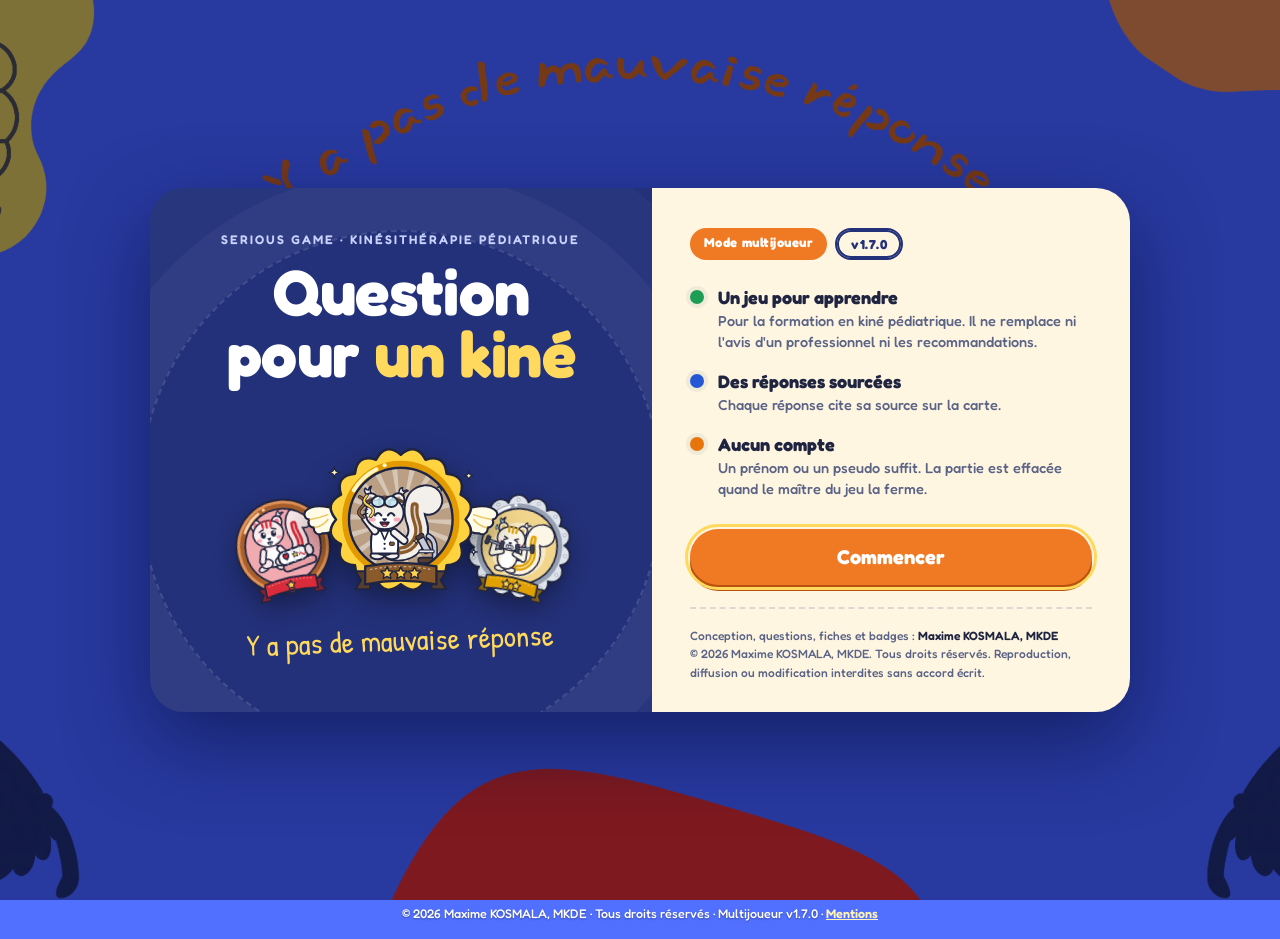
==== commit d720474f: "Add files via upload" ====
--- a/index.html
+++ b/index.html
@@ -1,5 +1,5 @@
 <!doctype html>
-<!-- © 2026 Maxime KOSMALA, MKDE. Tous droits réservés. Question pour un kiné – Multijoueur v1.5.1. Voir LICENCE.txt. -->
+<!-- © 2026 Maxime KOSMALA, MKDE. Tous droits réservés. Question pour un kiné – Multijoueur v1.7.0. Voir LICENCE.txt. -->
 <html lang="fr">
 <head>
 <meta charset="utf-8">
@@ -9,10 +9,7 @@
 <meta name="theme-color" content="#5170FF">
 <meta name="viewport" content="width=device-width, initial-scale=1, viewport-fit=cover">
 <title>Question pour un kiné · multijoueur</title>
-<link rel="preconnect" href="https://fonts.googleapis.com">
-<link rel="preconnect" href="https://fonts.gstatic.com" crossorigin>
-<link rel="stylesheet" href="https://fonts.googleapis.com/css2?family=Fredoka:wght@500;600;700&family=Patrick+Hand&display=swap">
-<link rel="stylesheet" href="style.css?v=1.5.1">
+<link rel="stylesheet" href="style.css?v=1.7.0">
 <style>[hidden]{display:none!important} body{margin:0} img{max-width:100%}</style>
 </head>
 <body class="page-accueil">
@@ -23,9 +20,9 @@
 /* Un lien d'invitation vers l'accueil avec un code renvoie directement sur la page joueur. */
 if (/[?&]p=/.test(location.search)) location.replace("joueur.html" + location.search);
 </script>
-<script src="config.js?v=1.5.1"></script>
-<script src="commun.js?v=1.5.1"></script>
-<script src="badges.js?v=1.5.1"></script>
+<script src="config.js?v=1.7.0"></script>
+<script src="commun.js?v=1.7.0"></script>
+<script src="badges.js?v=1.7.0"></script>
 <script>
 (function () {
   var Q = window.QPK;
--- a/style.css
+++ b/style.css
@@ -1,8 +1,11 @@
 /* © 2026 Maxime KOSMALA, MKDE. Tous droits réservés.
-   Question pour un kiné – version pédiatrique · Multijoueur v1.5.1
+   Question pour un kiné – version pédiatrique · Multijoueur v1.7.0
    Reproduction, diffusion ou modification interdites sans accord écrit de l'auteur. Voir LICENCE.txt. */
 
 /* Layout: plein écran sur le fond fourni ; carte au centre, commandes du maître du jeu dessous, camemberts des joueurs en bas. */
+/* Polices hébergées avec le jeu (licence SIL OFL, voir LICENCE-polices-OFL.txt). Aucune connexion à Google Fonts. */
+@font-face { font-family: "Fredoka"; src: url("police-fredoka.woff") format("woff"); font-weight: 500 700; font-style: normal; font-display: swap; }
+@font-face { font-family: "Patrick Hand"; src: url("police-patrick-hand.woff") format("woff"); font-weight: 400; font-style: normal; font-display: swap; }
 :root {
   color-scheme: light;
   --sky: #5170FF;        /* bleu du fond */
@@ -514,7 +517,7 @@
 .panel .board-box { max-height: none; overflow: visible; box-shadow: none; margin: 4px 0 18px; }
 .timer.up .tbar i { transition: none; }
 
-/* =================== v1.5.1 : page de démarrage =================== */
+/* =================== v1.7.0 : page de démarrage =================== */
 .splash { position: fixed; top: 0; right: 0; bottom: 0; left: 0; z-index: 80; overflow: auto; padding: 16px; box-sizing: border-box;
   display: flex; align-items: center; justify-content: center;
   background: rgba(20, 28, 80, .55) url("fond.png") center / cover no-repeat; background-blend-mode: multiply; transition: opacity .3s; }
@@ -571,7 +574,7 @@
 .copy-foot .linkish { color: #FFF3B5; font-size: 12.5px; }
 @media (prefers-reduced-motion: reduce) { .splash, .sp-card, .sp-c { animation: none !important; transition: none !important; } }
 
-/* =================== v1.5.1 : feu tricolore « Mais encore ? » =================== */
+/* =================== v1.7.0 : feu tricolore « Mais encore ? » =================== */
 .judge .j-more { border-color: #E39A00; color: #8A5A00; font-size: 24px; }
 .judge .j-more[aria-pressed="true"] { background: #F2A900; color: #1F2440; border-color: #F2A900; }
 .ans.more { border-color: #F2A900; background: #FFF8E6; }
@@ -587,3 +590,15 @@
   background: #FFF6D6; color: #3B2A00; border: 2px solid var(--sun); border-radius: 18px; padding: 12px 14px; font-size: 14px; line-height: 1.4;
   box-shadow: 0 10px 30px rgba(10,20,80,.4); }
 .dark-tip .mini { flex: none; }
+
+/* =================== v1.7.0 : connexion du maître du jeu =================== */
+.panel.narrow { width: min(520px, 100%); }
+.account-line { margin: -4px 0 14px; font-size: 14px; color: var(--muted); text-align: right; }
+.account-line b { color: var(--ink); }
+.uid-box { display: flex; flex-wrap: wrap; gap: 10px; align-items: center; background: #fff; border: 2px solid var(--line); border-radius: 14px; padding: 10px 12px; }
+.uid-box code { flex: 1; min-width: 0; overflow-wrap: anywhere; font-size: 15px; font-weight: 700; color: var(--sky-deep); }
+label.field-label { display: block; }
+
+/* =================== v1.7.0 : sécurité =================== */
+.ghost.danger { border-color: #B42318; color: #B42318; }
+.mini.locked { background: #FDE2E1; border-color: #E3A3AA; color: #8E1626; }
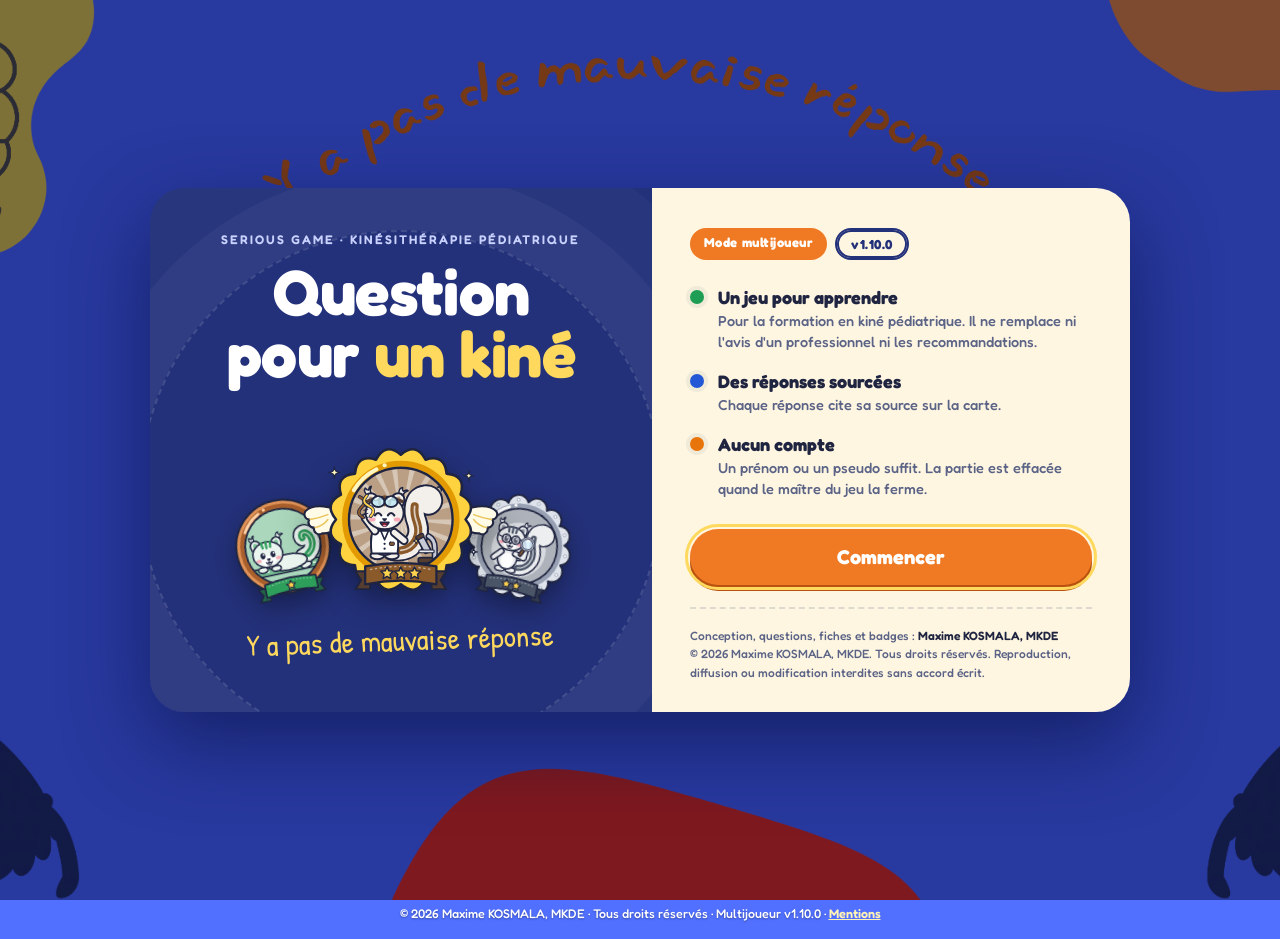
==== commit 9d9db2c3: "Add files via upload" ====
--- a/index.html
+++ b/index.html
@@ -1,5 +1,5 @@
 <!doctype html>
-<!-- © 2026 Maxime KOSMALA, MKDE. Tous droits réservés. Question pour un kiné – Multijoueur v1.7.0. Voir LICENCE.txt. -->
+<!-- © 2026 Maxime KOSMALA, MKDE. Tous droits réservés. Question pour un kiné – Multijoueur v1.10.0. Voir LICENCE.txt. -->
 <html lang="fr">
 <head>
 <meta charset="utf-8">
@@ -9,7 +9,7 @@
 <meta name="theme-color" content="#5170FF">
 <meta name="viewport" content="width=device-width, initial-scale=1, viewport-fit=cover">
 <title>Question pour un kiné · multijoueur</title>
-<link rel="stylesheet" href="style.css?v=1.7.0">
+<link rel="stylesheet" href="style.css?v=1.10.0">
 <style>[hidden]{display:none!important} body{margin:0} img{max-width:100%}</style>
 </head>
 <body class="page-accueil">
@@ -20,9 +20,9 @@
 /* Un lien d'invitation vers l'accueil avec un code renvoie directement sur la page joueur. */
 if (/[?&]p=/.test(location.search)) location.replace("joueur.html" + location.search);
 </script>
-<script src="config.js?v=1.7.0"></script>
-<script src="commun.js?v=1.7.0"></script>
-<script src="badges.js?v=1.7.0"></script>
+<script src="config.js?v=1.10.0"></script>
+<script src="commun.js?v=1.10.0"></script>
+<script src="badges.js?v=1.10.0"></script>
 <script>
 (function () {
   var Q = window.QPK;
--- a/style.css
+++ b/style.css
@@ -1,5 +1,5 @@
 /* © 2026 Maxime KOSMALA, MKDE. Tous droits réservés.
-   Question pour un kiné – version pédiatrique · Multijoueur v1.7.0
+   Question pour un kiné – version pédiatrique · Multijoueur v1.10.0
    Reproduction, diffusion ou modification interdites sans accord écrit de l'auteur. Voir LICENCE.txt. */
 
 /* Layout: plein écran sur le fond fourni ; carte au centre, commandes du maître du jeu dessous, camemberts des joueurs en bas. */
@@ -602,3 +602,8 @@
 /* =================== v1.7.0 : sécurité =================== */
 .ghost.danger { border-color: #B42318; color: #B42318; }
 .mini.locked { background: #FDE2E1; border-color: #E3A3AA; color: #8E1626; }
+
+/* =================== v1.8.0 : thème de TD =================== */
+.td-select { font-size: 17px; cursor: pointer; }
+.td-count { font-weight: 700; color: var(--sky-deep); font-size: 14px; }
+#modeArea[hidden] { display: none; }
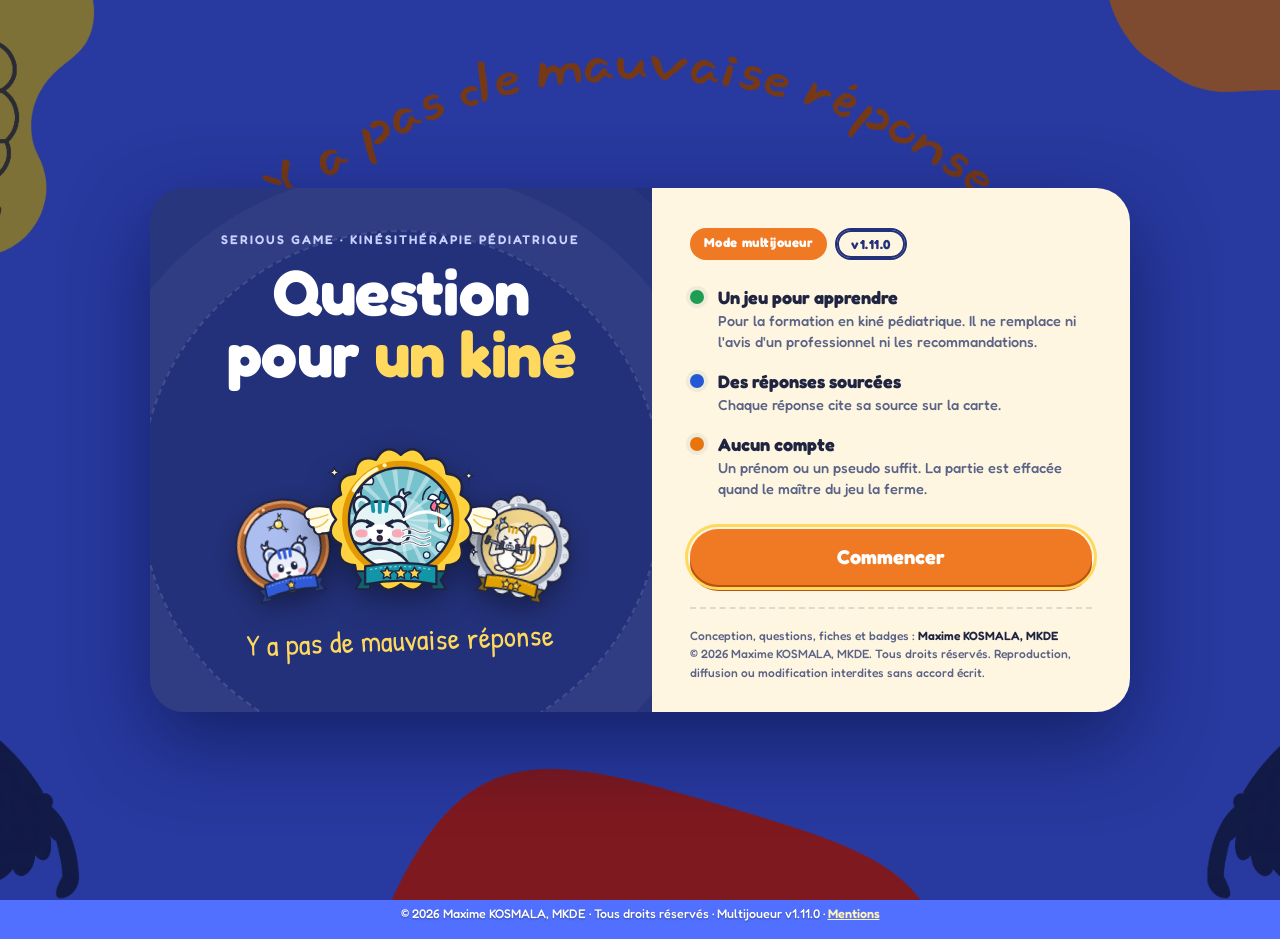
==== commit b0fea360: "Add files via upload Mise à jour avec corrections des questions" ====
--- a/index.html
+++ b/index.html
@@ -1,5 +1,5 @@
 <!doctype html>
-<!-- © 2026 Maxime KOSMALA, MKDE. Tous droits réservés. Question pour un kiné – Multijoueur v1.10.0. Voir LICENCE.txt. -->
+<!-- © 2026 Maxime KOSMALA, MKDE. Tous droits réservés. Question pour un kiné – Multijoueur v1.11.0. Voir LICENCE.txt. -->
 <html lang="fr">
 <head>
 <meta charset="utf-8">
@@ -9,7 +9,7 @@
 <meta name="theme-color" content="#5170FF">
 <meta name="viewport" content="width=device-width, initial-scale=1, viewport-fit=cover">
 <title>Question pour un kiné · multijoueur</title>
-<link rel="stylesheet" href="style.css?v=1.10.0">
+<link rel="stylesheet" href="style.css?v=1.11.0">
 <style>[hidden]{display:none!important} body{margin:0} img{max-width:100%}</style>
 </head>
 <body class="page-accueil">
@@ -20,9 +20,9 @@
 /* Un lien d'invitation vers l'accueil avec un code renvoie directement sur la page joueur. */
 if (/[?&]p=/.test(location.search)) location.replace("joueur.html" + location.search);
 </script>
-<script src="config.js?v=1.10.0"></script>
-<script src="commun.js?v=1.10.0"></script>
-<script src="badges.js?v=1.10.0"></script>
+<script src="config.js?v=1.11.0"></script>
+<script src="commun.js?v=1.11.0"></script>
+<script src="badges.js?v=1.11.0"></script>
 <script>
 (function () {
   var Q = window.QPK;
--- a/style.css
+++ b/style.css
@@ -1,5 +1,5 @@
 /* © 2026 Maxime KOSMALA, MKDE. Tous droits réservés.
-   Question pour un kiné – version pédiatrique · Multijoueur v1.10.0
+   Question pour un kiné – version pédiatrique · Multijoueur v1.11.0
    Reproduction, diffusion ou modification interdites sans accord écrit de l'auteur. Voir LICENCE.txt. */
 
 /* Layout: plein écran sur le fond fourni ; carte au centre, commandes du maître du jeu dessous, camemberts des joueurs en bas. */
